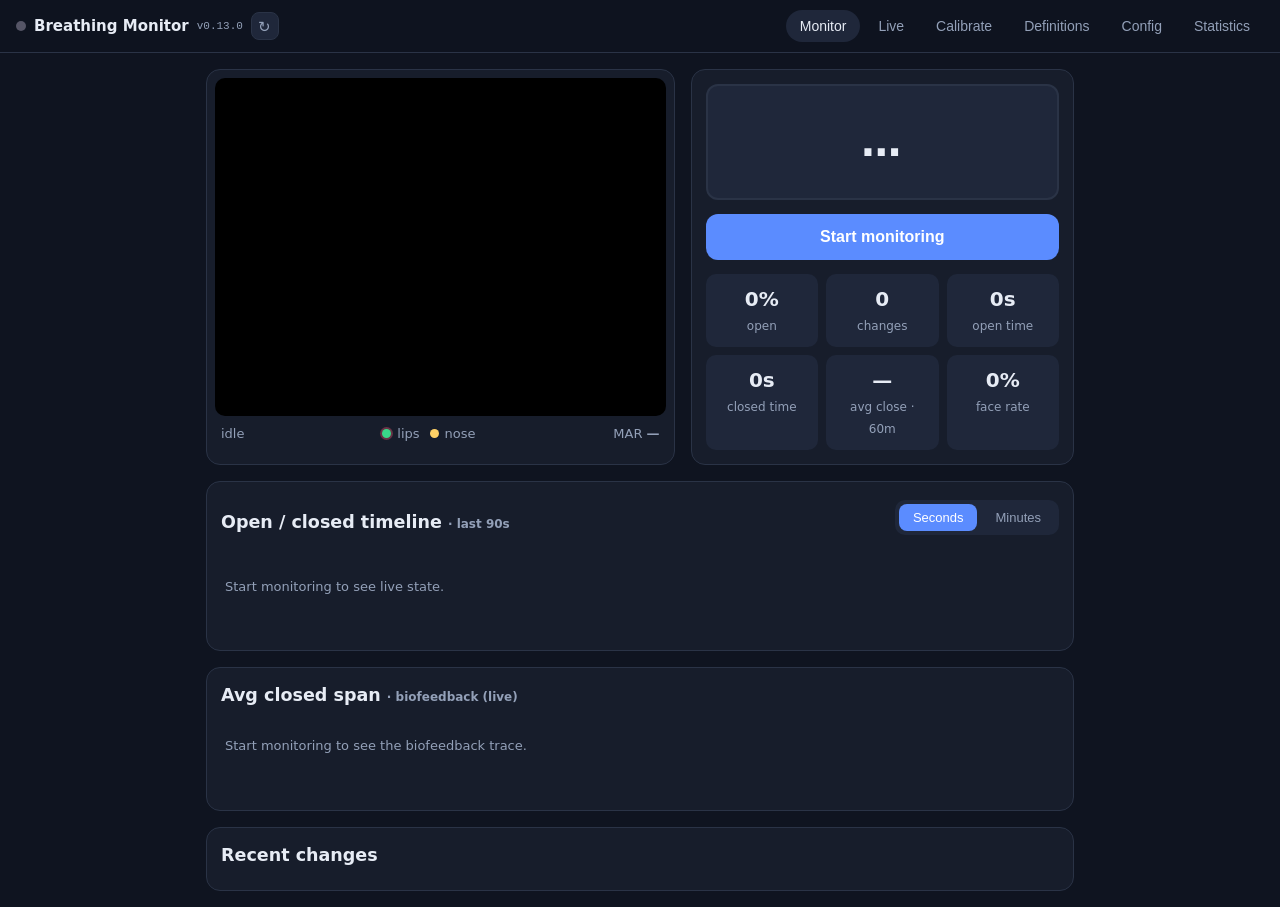
==== web/index.html @ e235c542 "Tunable talking time-hysteresis (t1/t2) and TALKING label 1. Expose the talking detector's time hyst" ====
<!DOCTYPE html>
<html lang="en">
<head>
  <meta charset="UTF-8" />
  <meta name="viewport" content="width=device-width, initial-scale=1, viewport-fit=cover" />
  <meta name="theme-color" content="#0f1420" />
  <title>Breathing Monitor</title>
  <link rel="manifest" href="./manifest.webmanifest" />
  <link rel="icon" href="./icons/icon.svg" type="image/svg+xml" />
  <link rel="apple-touch-icon" href="./icons/icon.svg" />
  <link rel="stylesheet" href="./css/app.css" />
</head>
<body>
  <header class="topbar">
    <div class="brand">
      <span id="status-dot" class="dot"></span>
      <strong>Breathing Monitor</strong>
      <span class="ver" id="app-version"></span>
      <button id="refresh-btn" class="icon-btn" title="Update to latest version" aria-label="Update to latest version">↻</button>
    </div>
    <nav class="tabs">
      <button data-tab-btn="monitor" class="active">Monitor</button>
      <button data-tab-btn="live">Live</button>
      <button data-tab-btn="calibrate">Calibrate</button>
      <button data-tab-btn="definitions">Definitions</button>
      <button data-tab-btn="config">Config</button>
      <button data-tab-btn="stats">Statistics</button>
    </nav>
  </header>

  <main>
    <!-- MONITOR -->
    <section data-tab="monitor" class="panel">
      <div class="monitor-grid">
        <div class="preview-card">
          <canvas id="preview"></canvas>
          <div class="preview-meta">
            <span id="face-status">idle</span>
            <span class="legend">
              <span class="dot-lip"></span>lips
              <span class="dot-nose"></span>nose
            </span>
            <span>MAR <b id="mar-value">—</b></span>
          </div>
        </div>

        <div class="control-card">
          <div id="indicator" data-state="unknown">
            <div id="indicator-label">…</div>
          </div>
          <button id="toggle-btn" class="primary">Start monitoring</button>

          <div class="stat-tiles">
            <div class="tile"><span id="stat-open-pct">0%</span><label>open</label></div>
            <div class="tile"><span id="stat-changes">0</span><label>changes</label></div>
            <div class="tile"><span id="stat-open-s">0s</span><label>open time</label></div>
            <div class="tile"><span id="stat-closed-s">0s</span><label>closed time</label></div>
            <div class="tile"><span id="stat-avg-close">—</span><label>avg close · 60m</label></div>
            <div class="tile"><span id="stat-face-rate">0%</span><label>face rate</label></div>
          </div>
        </div>
      </div>

      <div class="live-card">
        <div class="live-head">
          <h3>Open / closed timeline <span class="muted small">· last <span id="live-window">90s</span></span></h3>
          <div class="seg" id="live-seg" aria-label="Live resolution">
            <button data-live="sec" type="button" class="active">Seconds</button>
            <button data-live="min" type="button">Minutes</button>
          </div>
        </div>
        <div id="live-chart" class="chart"></div>
      </div>

      <div class="live-card">
        <div class="live-head">
          <h3>Avg closed span <span class="muted small">· biofeedback (live)</span></h3>
        </div>
        <div id="bio-chart" class="chart"></div>
      </div>

      <div class="changes-card">
        <h3>Recent changes</h3>
        <ul id="changes-list" class="changes-list"></ul>
      </div>
    </section>

    <!-- LIVE (ambient, distraction-free) -->
    <section data-tab="live" class="panel live-ambient-panel" hidden>
      <div id="ambient" class="ambient" data-state="unknown">
        <div class="ambient-state" id="ambient-state">—</div>
        <div class="ambient-metric">
          <span id="ambient-metric">—</span>
        </div>
        <div class="ambient-hint" id="ambient-hint">Start monitoring on the Monitor tab, then leave this tab open.</div>
      </div>
    </section>

    <!-- CALIBRATE -->
    <section data-tab="calibrate" class="panel" hidden>
      <div class="doc">
        <h2>Calibrate the MAR thresholds</h2>
        <p class="muted">Start monitoring, then open and close your mouth naturally.
           Drag the sliders (or use the capture buttons) so <b>closed</b> sits below
           the close line and <b>open</b> sits above the open line. Changes apply
           live and are saved.</p>

        <div class="cal-live">
          <div class="cal-readout">
            <span id="cal-mar">—</span><label>current MAR</label>
          </div>
          <div class="cal-readout">
            <span id="cal-state">—</span><label>state</label>
          </div>
        </div>

        <div class="cal-meter" aria-hidden="true">
          <div class="cal-fill" id="cal-fill"></div>
          <div class="cal-mark cal-mark-close" id="cal-mark-close"><span>close</span></div>
          <div class="cal-mark cal-mark-open" id="cal-mark-open"><span>open</span></div>
        </div>
        <p id="cal-hint" class="muted small">Start monitoring on the Monitor tab to see live MAR.</p>

        <div class="cal-controls">
          <div class="cal-row">
            <label for="cal-open">Open threshold: <b id="cal-open-val">0.35</b></label>
            <input id="cal-open" type="range" min="0" max="1" step="0.01" value="0.35" />
            <button id="cal-set-open" class="ghost" type="button">Set from current MAR</button>
          </div>
          <div class="cal-row">
            <label for="cal-close">Close threshold: <b id="cal-close-val">0.28</b></label>
            <input id="cal-close" type="range" min="0" max="1" step="0.01" value="0.28" />
            <button id="cal-set-close" class="ghost" type="button">Set from current MAR</button>
          </div>
          <p class="muted small">The close threshold is kept at or below the open
             threshold (hysteresis) to prevent flicker.</p>
        </div>

        <hr class="sep" />

        <h2>Nose breathing <span class="tag-exp">experimental</span></h2>
        <p class="muted">Nostril ratio <b>NAR = nostril width ÷ nose length</b>.
           With your <b>mouth closed</b>, breathe through your nose and watch the
           bar: if nostril flare is detectable, it should oscillate with each
           breath. The motion is small and noisy, so this may or may not resolve a
           usable signal for your face/camera — this bar lets you check.</p>

        <div class="cal-live">
          <div class="cal-readout"><span id="nar-value">—</span><label>current NAR</label></div>
          <div class="cal-readout"><span id="nar-amp">—</span><label>recent range</label></div>
        </div>
        <div class="cal-meter"><div class="cal-fill nar-fill" id="nar-fill"></div></div>
        <p class="muted small">The bar auto-scales to the recent min/max (~24 s),
           so even tiny changes are amplified. A rising “recent range” with a
           bar that pulses in time with your breathing is the signal you’re
           looking for; a bar that only jerks when you move your head is not.</p>

        <hr class="sep" />

        <h2>Talking detection <span class="tag-exp">experimental</span></h2>
        <p class="muted">Ignores frames while you're <b>talking</b> (rapid mouth
           movement) so speech isn't counted as breathing. Vision-only — it can
           occasionally react to chewing/laughing. Talk normally and watch the
           state flip to TALKING; adjust sensitivity so speech is caught but
           breathing isn't.</p>

        <div class="cal-live">
          <div class="cal-readout"><span id="talk-score">—</span><label>talk score (cross/s)</label></div>
          <div class="cal-readout"><span id="talk-state">—</span><label>state</label></div>
        </div>

        <div class="cal-controls">
          <label class="row"><input id="talk-enabled" type="checkbox" /> Enable talking detection</label>
          <div class="cal-row">
            <label for="talk-sens">Sensitivity: <b id="talk-sens-val">0.50</b></label>
            <input id="talk-sens" type="range" min="0" max="1" step="0.05" value="0.5" />
          </div>
          <label>Enter-talking delay t1 (s) — how long it must look like talking
            <input id="talk-onset" type="number" min="0" step="0.05" />
          </label>
          <label>Exit-talking delay t2 (s) — how long after talking stops
            <input id="talk-hold" type="number" min="0" step="0.05" />
          </label>
        </div>
      </div>
    </section>

    <!-- DEFINITIONS -->
    <section data-tab="definitions" class="panel" hidden>
      <div class="doc">
        <h2>What this measures</h2>
        <p>The app watches your webcam, finds your face with the MediaPipe
           <em>FaceLandmarker</em> model (478 landmarks), and computes the
           <strong>Mouth Aspect Ratio (MAR)</strong> — the vertical lip opening
           divided by the mouth width — to decide whether your lips are
           <strong>open</strong> or <strong>closed</strong>. Everything runs on
           your device; only small metadata is uploaded.</p>

        <h3>Key terms</h3>
        <dl>
          <dt>MAR (Mouth Aspect Ratio)</dt>
          <dd>Mean inner-lip vertical opening ÷ inner mouth width. Higher = more open.</dd>
          <dt>Open / Close threshold (hysteresis)</dt>
          <dd>Two separate MAR levels. Once open, the mouth must fall below the
              lower <em>close</em> threshold to flip back — this stops flicker.</dd>
          <dt>Minimum duration</dt>
          <dd>A change must hold this long before it's confirmed, so brief
              flickers (a swallow, one noisy frame) don't count.</dd>
          <dt>Face rate</dt>
          <dd>Fraction of sampled frames where a usable face was found.</dd>
          <dt>% open</dt>
          <dd>Share of measured time your mouth was open — the headline metric
              tracked across days.</dd>
        </dl>

        <h3>How it maps to the pipeline</h3>
        <p>Capture → foundation model (landmarks) → MAR → smoothing → stats →
           central store. The capture + model live in one swappable
           <code>FaceSensor</code> module; the math is ported directly from the
           desktop app's pure-logic core.</p>
      </div>
    </section>

    <!-- CONFIG -->
    <section data-tab="config" class="panel" hidden>
      <form id="config-form" class="doc form">
        <h2>Configuration</h2>

        <fieldset>
          <legend>Capture</legend>
          <label>Sample interval (ms)
            <input name="intervalMs" type="number" min="50" step="10" />
          </label>
          <label>Camera
            <select name="facingMode">
              <option value="user">Front (facing you)</option>
              <option value="environment">Rear</option>
            </select>
          </label>
        </fieldset>

        <fieldset>
          <legend>Detection thresholds</legend>
          <label>Open threshold (MAR)
            <input name="openThreshold" type="number" step="0.01" />
          </label>
          <label>Close threshold (MAR)
            <input name="closeThreshold" type="number" step="0.01" />
          </label>
          <label>Min open seconds
            <input name="minOpenSeconds" type="number" step="0.05" />
          </label>
          <label>Min closed seconds
            <input name="minClosedSeconds" type="number" step="0.05" />
          </label>
          <label>Min face confidence
            <input name="minFaceConfidence" type="number" step="0.05" min="0" max="1" />
          </label>
          <label>Min face area ratio
            <input name="minFaceAreaRatio" type="number" step="0.01" min="0" max="1" />
          </label>
        </fieldset>

        <fieldset>
          <legend>Notifications</legend>
          <label class="row"><input name="notifEnabled" type="checkbox" /> Enable notifications</label>
          <label>Mouth-open alert after (seconds, 0 = off)
            <input name="mouthOpenAlertSeconds" type="number" step="1" min="0" />
          </label>
          <label>Breathing reminder every (minutes, 0 = off)
            <input name="breathingReminderMinutes" type="number" step="1" min="0" />
          </label>
        </fieldset>

        <fieldset>
          <legend>Storage</legend>
          <p class="muted small">Metadata is always saved <b>on this device</b>
             (IndexedDB) and the Statistics tab reads it from there — no server
             required. Optionally also send it to a backend for cross-device
             stats by filling in an API base below.</p>
          <label class="row"><input name="uploadEnabled" type="checkbox" /> Also upload to a backend (optional)</label>
          <label>API base URL (blank = on-device only)
            <input name="apiBase" type="text" placeholder="https://your-server.example.com" />
          </label>
          <label>Record interval (seconds)
            <input name="rollupSeconds" type="number" step="5" min="5" />
          </label>
        </fieldset>

        <div class="form-actions">
          <button type="submit" class="primary">Save settings</button>
          <button type="button" id="config-reset" class="ghost">Reset defaults</button>
        </div>
      </form>
    </section>

    <!-- STATISTICS -->
    <section data-tab="stats" class="panel" hidden>
      <div class="doc">
        <div class="stats-head">
          <h2>Statistics across days</h2>
          <button id="stats-refresh" class="ghost">Refresh</button>
        </div>
        <p class="muted small">Recorded per hour on this device; the selector
           below only rolls those hours up for display.</p>
        <p id="stats-status" class="muted">—</p>

        <div class="seg" id="res-seg" aria-label="Graph resolution">
          <button data-res="hour" type="button">Hour</button>
          <button data-res="day" type="button">Day</button>
          <button data-res="week" type="button">Week</button>
          <button data-res="month" type="button">Month</button>
        </div>

        <div class="stat-tiles">
          <div class="tile"><span id="agg-days">0</span><label>days</label></div>
          <div class="tile"><span id="agg-sessions">0</span><label>sessions</label></div>
          <div class="tile"><span id="agg-open-pct">0%</span><label>avg open</label></div>
          <div class="tile"><span id="agg-open-hours">0h</span><label>open total</label></div>
        </div>

        <h3>% mouth-open over time</h3>
        <div id="chart-open" class="chart"></div>

        <h3>Max continuous closed duration over time</h3>
        <div id="chart-closed" class="chart"></div>

        <h3>% mouth-open per period</h3>
        <div id="daily-bars" class="daily-bars"></div>
      </div>
    </section>
  </main>

  <div id="toasts" class="toasts"></div>
  <script type="module" src="./js/app.js"></script>
</body>
</html>
---- web/css/app.css ----
:root {
  --bg: #0f1420;
  --panel: #171d2b;
  --panel-2: #1f273a;
  --text: #e7ecf5;
  --muted: #93a0b8;
  --accent: #5b8cff;
  --open: #ff5c7a;
  --closed: #39d98a;
  --border: #2a3346;
  --radius: 14px;
}

* { box-sizing: border-box; }
html, body { margin: 0; }
body {
  background: var(--bg);
  color: var(--text);
  font: 15px/1.5 system-ui, -apple-system, Segoe UI, Roboto, sans-serif;
  -webkit-font-smoothing: antialiased;
  padding-bottom: env(safe-area-inset-bottom);
}

/* Topbar + tabs */
.topbar {
  position: sticky; top: 0; z-index: 5;
  display: flex; align-items: center; justify-content: space-between;
  gap: 12px; flex-wrap: wrap;
  padding: 10px 16px; background: rgba(15,20,32,.92);
  backdrop-filter: blur(8px); border-bottom: 1px solid var(--border);
}
.brand { display: flex; align-items: center; gap: 8px; }
.ver { color: var(--muted); font-size: 11px; font-family: ui-monospace, monospace; }
.icon-btn { background: var(--panel-2); color: var(--muted); border: 1px solid var(--border); border-radius: 8px; width: 28px; height: 28px; cursor: pointer; font-size: 15px; line-height: 1; }
.icon-btn:active { transform: rotate(180deg); transition: transform .3s; }
.dot { width: 10px; height: 10px; border-radius: 50%; background: #556; transition: background .2s; }
.dot.live { background: var(--closed); box-shadow: 0 0 10px var(--closed); }
.tabs { display: flex; gap: 4px; flex-wrap: wrap; }
.tabs button {
  background: transparent; color: var(--muted); border: 0;
  padding: 8px 14px; border-radius: 999px; cursor: pointer; font-size: 14px;
}
.tabs button.active { background: var(--panel-2); color: var(--text); }

main { max-width: 900px; margin: 0 auto; padding: 16px; }
.panel { animation: fade .2s ease; }
@keyframes fade { from { opacity: 0; transform: translateY(4px); } to { opacity: 1; } }

/* Monitor */
.monitor-grid { display: grid; grid-template-columns: 1fr; gap: 16px; }
@media (min-width: 720px) { .monitor-grid { grid-template-columns: 1.1fr .9fr; } }

.preview-card, .control-card, .changes-card, .doc {
  background: var(--panel); border: 1px solid var(--border);
  border-radius: var(--radius); padding: 14px;
}
.preview-card { padding: 8px; }
#preview {
  width: 100%; display: block; border-radius: 10px; background: #000;
  aspect-ratio: 4 / 3; object-fit: cover;
}
.preview-meta { display: flex; justify-content: space-between; align-items: center; gap: 8px; color: var(--muted); padding: 8px 6px 2px; font-size: 13px; }
.legend { display: inline-flex; align-items: center; gap: 6px; }
.legend .dot-lip, .legend .dot-nose { width: 9px; height: 9px; border-radius: 50%; display: inline-block; }
.legend .dot-lip { background: var(--closed); box-shadow: 0 0 0 2px rgba(255,92,122,.35); }
.legend .dot-nose { background: #ffd166; margin-left: 4px; }

/* Calibrate */
.small { font-size: 12px; }
.cal-live { display: flex; gap: 12px; margin: 12px 0; }
.cal-readout { flex: 1; background: var(--panel-2); border-radius: 10px; padding: 12px; text-align: center; }
.cal-readout span { display: block; font-size: 28px; font-weight: 800; }
.cal-readout label { color: var(--muted); font-size: 12px; }
.cal-meter { position: relative; height: 30px; background: var(--panel-2); border-radius: 8px; margin: 22px 0 8px; overflow: visible; }
.cal-fill { position: absolute; left: 0; top: 0; bottom: 0; width: 0%; background: linear-gradient(90deg, var(--closed), var(--open)); border-radius: 8px 0 0 8px; transition: width .08s linear; }
.cal-mark { position: absolute; top: -6px; bottom: -6px; width: 2px; background: var(--text); left: 0%; }
.cal-mark span { position: absolute; top: -16px; left: 50%; transform: translateX(-50%); font-size: 10px; color: var(--muted); white-space: nowrap; }
.cal-mark-close { background: #8fb3ff; }
.cal-mark-open { background: #ffd166; }
.cal-controls { margin-top: 14px; }
.cal-row { display: grid; grid-template-columns: 1fr auto; align-items: center; gap: 8px 12px; margin: 14px 0; }
.cal-row label { color: var(--muted); }
.cal-row input[type="range"] { grid-column: 1 / -1; width: 100%; accent-color: var(--accent); }
.cal-row button { grid-column: 2; grid-row: 1; }
.nar-fill { background: linear-gradient(90deg, #5b8cff, #39d98a); }
.sep { border: 0; border-top: 1px solid var(--border); margin: 24px 0; }
.tag-exp { font-size: 11px; font-weight: 600; color: #0f1420; background: #ffd166; padding: 2px 8px; border-radius: 999px; vertical-align: middle; }

.control-card { display: flex; flex-direction: column; gap: 14px; align-items: stretch; }
#indicator {
  border-radius: 12px; padding: 26px; text-align: center;
  background: var(--panel-2); border: 2px solid var(--border);
  transition: all .25s;
}
#indicator[data-state="open"] { border-color: var(--open); background: rgba(255,92,122,.12); }
#indicator[data-state="closed"] { border-color: var(--closed); background: rgba(57,217,138,.12); }
#indicator-label { font-size: 40px; font-weight: 800; letter-spacing: 2px; }
#indicator[data-state="open"] #indicator-label { color: var(--open); }
#indicator[data-state="closed"] #indicator-label { color: var(--closed); }

button.primary {
  background: var(--accent); color: #fff; border: 0; padding: 14px;
  border-radius: 12px; font-size: 16px; font-weight: 600; cursor: pointer;
}
button.primary.stop { background: var(--open); }
button.ghost { background: transparent; color: var(--muted); border: 1px solid var(--border); padding: 10px 14px; border-radius: 10px; cursor: pointer; }

.stat-tiles { display: grid; grid-template-columns: repeat(auto-fit, minmax(88px, 1fr)); gap: 8px; }
.tile { background: var(--panel-2); border-radius: 10px; padding: 10px; text-align: center; }
.tile span { display: block; font-size: 20px; font-weight: 700; }
.tile label { color: var(--muted); font-size: 12px; }

/* Ambient (distraction-free) Live tab */
.ambient {
  min-height: calc(100vh - 130px);
  display: flex; flex-direction: column; align-items: center; justify-content: center;
  gap: 22px; border-radius: var(--radius); text-align: center; padding: 24px;
  transition: background .5s ease;
  background: var(--panel-2);
}
/* Strong, saturated background = peripheral attention; text stays soft/low-key. */
.ambient[data-state="closed"] { background: var(--closed); }
.ambient[data-state="open"] { background: var(--open); }
.ambient[data-state="unknown"] { background: #4a5361; }
.ambient-state { font-size: 46px; font-weight: 600; letter-spacing: 3px; color: rgba(255, 255, 255, .5); }
.ambient-metric span { display: block; font-size: 38px; font-weight: 600; color: rgba(255, 255, 255, .5); }
.ambient-hint { color: rgba(255, 255, 255, .5); font-size: 13px; max-width: 280px; }

.live-card { background: var(--panel); border: 1px solid var(--border); border-radius: var(--radius); padding: 14px; margin-top: 16px; }
.live-head { display: flex; align-items: center; justify-content: space-between; gap: 10px; flex-wrap: wrap; margin-bottom: 6px; }
.live-head h3 { margin: 0; }
.chart .c-thr-open { stroke: var(--open); stroke-width: 1; stroke-dasharray: 4 3; opacity: 0.7; }
.chart .c-thr-close { stroke: var(--closed); stroke-width: 1; stroke-dasharray: 4 3; opacity: 0.7; }
.chart .c-thr-lbl { fill: var(--muted); font-size: 9px; }
.changes-card { margin-top: 16px; }
.changes-card h3 { margin: 0 0 8px; }
.changes-list { list-style: none; margin: 0; padding: 0; max-height: 240px; overflow: auto; font-family: ui-monospace, monospace; font-size: 13px; }
.changes-list li { padding: 6px 4px; border-bottom: 1px solid var(--border); color: var(--muted); }

/* Docs / forms */
.doc h2 { margin-top: 4px; }
.doc dt { font-weight: 700; margin-top: 10px; }
.doc dd { margin: 2px 0 0; color: var(--muted); }
.doc code { background: var(--panel-2); padding: 1px 6px; border-radius: 6px; }
.muted { color: var(--muted); }

.form fieldset { border: 1px solid var(--border); border-radius: 12px; margin: 0 0 16px; padding: 12px 14px; }
.form legend { color: var(--accent); padding: 0 6px; font-weight: 600; }
.form label { display: block; margin: 10px 0; color: var(--muted); font-size: 14px; }
.form label.row { display: flex; align-items: center; gap: 8px; }
.form input, .form select {
  display: block; width: 100%; margin-top: 4px; padding: 9px 10px;
  background: var(--panel-2); color: var(--text); border: 1px solid var(--border); border-radius: 8px;
}
.form label.row input { width: auto; margin: 0; }
.form-actions { display: flex; gap: 10px; }

.stats-head { display: flex; align-items: center; justify-content: space-between; }
.seg { display: inline-flex; gap: 4px; background: var(--panel-2); padding: 4px; border-radius: 10px; margin: 4px 0 14px; }
.seg button { background: transparent; color: var(--muted); border: 0; padding: 6px 14px; border-radius: 8px; cursor: pointer; font-size: 13px; }
.seg button.active { background: var(--accent); color: #fff; }
.chart { width: 100%; overflow-x: auto; margin: 8px 0 20px; }
.chart svg { width: 100%; height: auto; display: block; }
.chart .empty { color: var(--muted); font-size: 13px; padding: 20px 4px; }
.chart .c-grid { stroke: var(--border); stroke-width: 1; }
.chart .c-axis { fill: var(--muted); font-size: 10px; font-family: ui-monospace, monospace; }
.chart .c-label { fill: var(--text); font-size: 11px; font-weight: 700; }
.chart .c-cross { stroke: var(--muted); stroke-width: 1; stroke-dasharray: 3 3; }
.chart-tip { position: absolute; pointer-events: none; background: var(--panel-2); border: 1px solid var(--border); color: var(--text); font-size: 12px; padding: 4px 8px; border-radius: 8px; white-space: nowrap; transform: translateY(-100%); z-index: 3; }
.daily-bars { display: flex; flex-direction: column; gap: 6px; margin-top: 10px; }
.bar-row { display: grid; grid-template-columns: 92px 1fr 72px; align-items: center; gap: 10px; font-size: 13px; }
.bar-label { color: var(--muted); font-family: ui-monospace, monospace; }
.bar-track { background: var(--panel-2); border-radius: 999px; height: 14px; overflow: hidden; }
.bar-fill { display: block; height: 100%; background: linear-gradient(90deg, var(--accent), var(--open)); }
.bar-val { text-align: right; color: var(--muted); }

/* Toasts */
.toasts { position: fixed; left: 0; right: 0; bottom: 16px; display: flex; flex-direction: column; align-items: center; gap: 8px; pointer-events: none; z-index: 20; }
.toast { max-width: 90%; background: var(--panel-2); border: 1px solid var(--border); color: var(--text); padding: 10px 16px; border-radius: 10px; opacity: 0; transform: translateY(10px); transition: all .3s; }
.toast.show { opacity: 1; transform: none; }
.toast-warn { border-color: #d9a441; }
.toast-error { border-color: var(--open); }
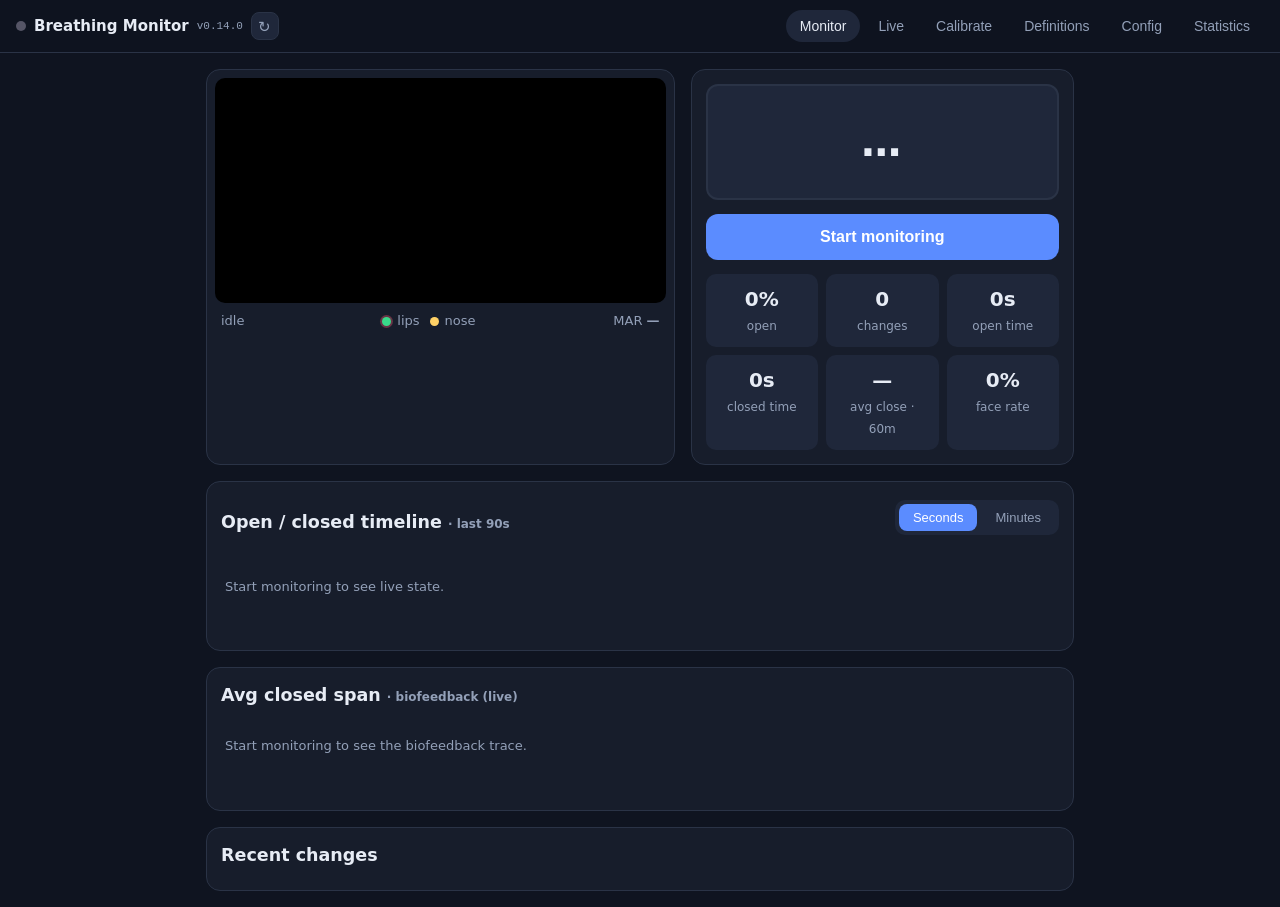
==== commit 1dd3d6a5: "Handle phone rotation: rotate the frame (model + preview) upright If the camera frame arrives sidewa" ====
--- a/web/index.html
+++ b/web/index.html
@@ -237,6 +237,15 @@
               <option value="environment">Rear</option>
             </select>
           </label>
+          <label>Video rotation (if the preview is sideways)
+            <select name="rotation">
+              <option value="auto">Auto (match screen)</option>
+              <option value="0">None</option>
+              <option value="90">90° clockwise</option>
+              <option value="180">180°</option>
+              <option value="270">270° (90° CCW)</option>
+            </select>
+          </label>
         </fieldset>
 
         <fieldset>
--- a/web/css/app.css
+++ b/web/css/app.css
@@ -56,8 +56,8 @@
 }
 .preview-card { padding: 8px; }
 #preview {
-  width: 100%; display: block; border-radius: 10px; background: #000;
-  aspect-ratio: 4 / 3; object-fit: cover;
+  width: 100%; height: auto; display: block; border-radius: 10px; background: #000;
+  max-height: 70vh;
 }
 .preview-meta { display: flex; justify-content: space-between; align-items: center; gap: 8px; color: var(--muted); padding: 8px 6px 2px; font-size: 13px; }
 .legend { display: inline-flex; align-items: center; gap: 6px; }
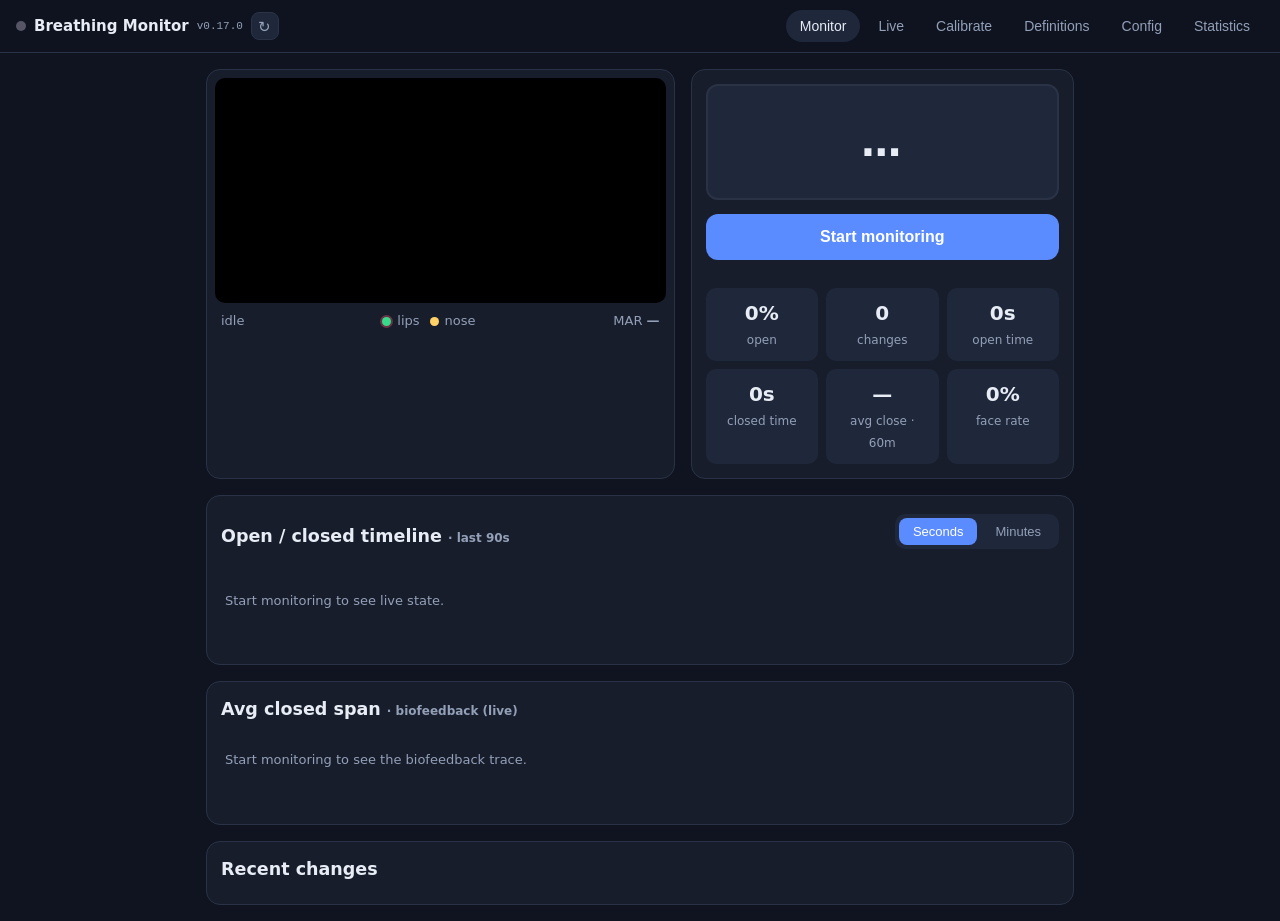
==== commit f31e418f: "Add biofeedback on/off scheduling with baseline sampling + comparison Define "biofeedback" = the use" ====
--- a/web/index.html
+++ b/web/index.html
@@ -49,6 +49,7 @@
             <div id="indicator-label">…</div>
           </div>
           <button id="toggle-btn" class="primary">Start monitoring</button>
+          <div id="bio-mode" class="bio-mode"></div>
 
           <div class="stat-tiles">
             <div class="tile"><span id="stat-open-pct">0%</span><label>open</label></div>
@@ -282,6 +283,21 @@
         </fieldset>
 
         <fieldset>
+          <legend>Biofeedback schedule (baseline sampling)</legend>
+          <p class="muted small">Periodically pause feedback to measure your real
+             habits. During a baseline the Live tab stays green and no alerts
+             fire, but detection + stats keep running. Compared in Statistics →
+             Baselines.</p>
+          <label class="row"><input name="baselineEnabled" type="checkbox" /> Enable baseline sampling</label>
+          <label>Feedback ON minutes
+            <input name="baselineOn" type="number" min="0.5" step="0.5" />
+          </label>
+          <label>Baseline (feedback OFF) minutes
+            <input name="baselineOff" type="number" min="0.5" step="0.5" />
+          </label>
+        </fieldset>
+
+        <fieldset>
           <legend>Storage</legend>
           <p class="muted small">Metadata is always saved <b>on this device</b>
              (IndexedDB) and the Statistics tab reads it from there — no server
@@ -336,6 +352,12 @@
 
         <h3>% mouth-open per period</h3>
         <div id="daily-bars" class="daily-bars"></div>
+
+        <h3>Baselines — does the feedback help?</h3>
+        <p class="muted small">Avg closed-span during each baseline (feedback-off)
+           period vs the feedback-on period just before it. If the feedback is
+           working, the "with feedback" line sits above the baseline line.</p>
+        <div id="chart-baseline" class="chart"></div>
       </div>
     </section>
   </main>
--- a/web/css/app.css
+++ b/web/css/app.css
@@ -167,6 +167,11 @@
 .chart .c-label { fill: var(--text); font-size: 11px; font-weight: 700; }
 .chart .c-cross { stroke: var(--muted); stroke-width: 1; stroke-dasharray: 3 3; }
 .chart-tip { position: absolute; pointer-events: none; background: var(--panel-2); border: 1px solid var(--border); color: var(--text); font-size: 12px; padding: 4px 8px; border-radius: 8px; white-space: nowrap; transform: translateY(-100%); z-index: 3; }
+.chart-legend { display: flex; gap: 14px; flex-wrap: wrap; margin: 2px 0 6px; font-size: 12px; color: var(--muted); }
+.lg-item { display: inline-flex; align-items: center; gap: 6px; }
+.lg-dot { width: 10px; height: 10px; border-radius: 50%; display: inline-block; }
+.bio-mode { font-size: 12px; color: var(--muted); text-align: center; }
+.bio-mode.baseline { color: #ffd166; }
 .daily-bars { display: flex; flex-direction: column; gap: 6px; margin-top: 10px; }
 .bar-row { display: grid; grid-template-columns: 92px 1fr 72px; align-items: center; gap: 10px; font-size: 13px; }
 .bar-label { color: var(--muted); font-family: ui-monospace, monospace; }
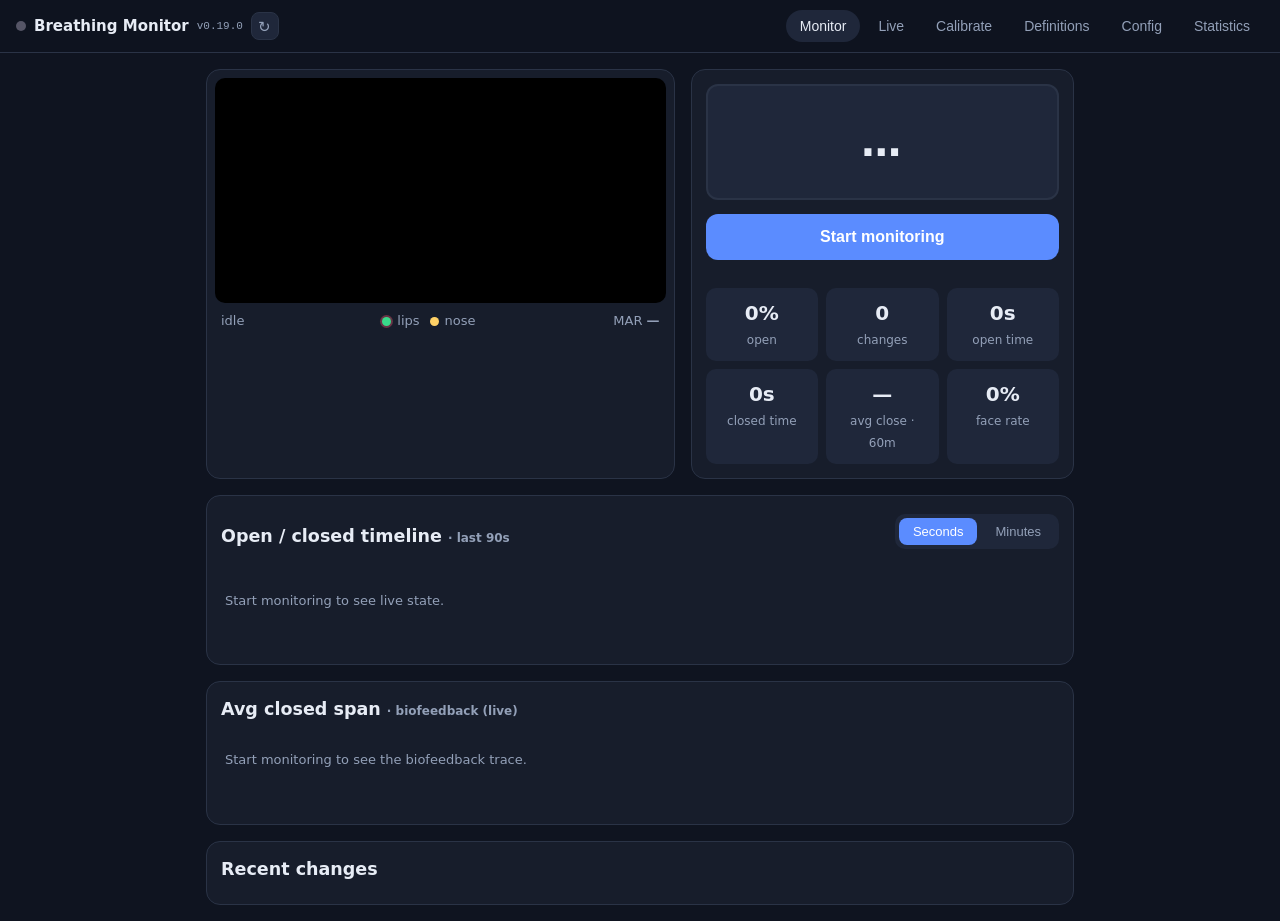
==== commit db828994: "Auto-resume monitoring when the app returns to the foreground Pairs with the background auto-stop: o" ====
--- a/web/index.html
+++ b/web/index.html
@@ -238,6 +238,7 @@
               <option value="environment">Rear</option>
             </select>
           </label>
+          <label class="row"><input name="autoStartStop" type="checkbox" /> Auto stop/resume with app focus (pause in background, resume on return)</label>
           <label>Video rotation (if the preview is sideways)
             <select name="rotation">
               <option value="auto">Auto (match screen)</option>
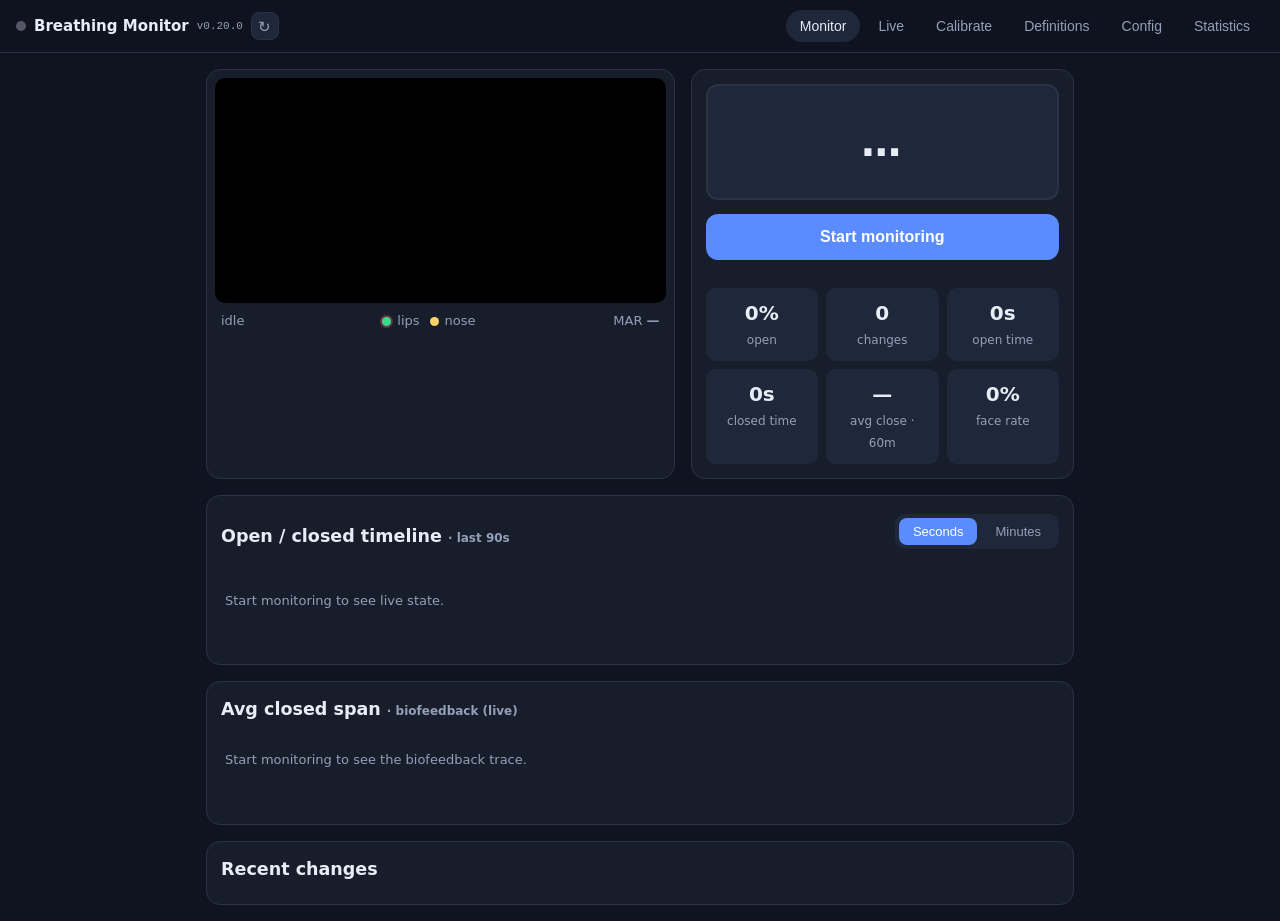
==== commit bd710a86: "Send bio-feedback alerts to another device via ntfy.sh Cross-device popups without a backend: on eac" ====
--- a/web/index.html
+++ b/web/index.html
@@ -281,6 +281,13 @@
           <label>Breathing reminder every (minutes, 0 = off)
             <input name="breathingReminderMinutes" type="number" step="1" min="0" />
           </label>
+          <label>Remote alerts topic (ntfy.sh) — popups on another device
+            <input name="remoteTopic" type="text" placeholder="e.g. breath-a8f3k9 (keep secret)" />
+          </label>
+          <p class="muted small">Pick a hard-to-guess topic, then on your laptop
+             open <b>ntfy.sh/&lt;topic&gt;</b> (or the ntfy app) and allow
+             notifications. Alerts from this phone will pop up there.</p>
+          <button type="button" id="notif-test-remote" class="ghost">Send test remote alert</button>
         </fieldset>
 
         <fieldset>
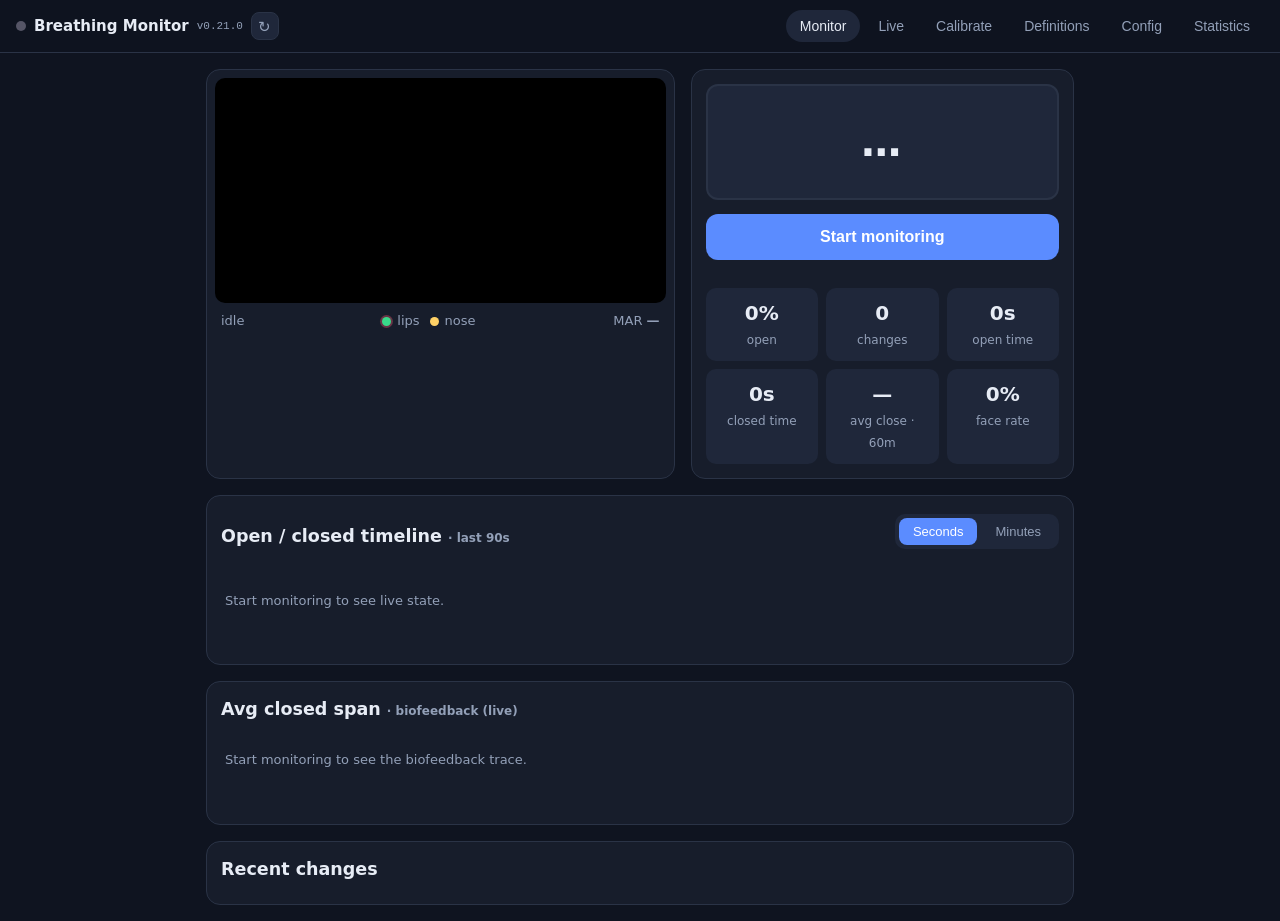
==== commit d9977751: "Add a laptop "alerts receiver" page with an attention-grabbing popup Answers "what runs on the lapto" ====
--- a/web/index.html
+++ b/web/index.html
@@ -284,9 +284,10 @@
           <label>Remote alerts topic (ntfy.sh) — popups on another device
             <input name="remoteTopic" type="text" placeholder="e.g. breath-a8f3k9 (keep secret)" />
           </label>
-          <p class="muted small">Pick a hard-to-guess topic, then on your laptop
-             open <b>ntfy.sh/&lt;topic&gt;</b> (or the ntfy app) and allow
-             notifications. Alerts from this phone will pop up there.</p>
+          <p class="muted small">Pick a hard-to-guess topic. On your laptop, open
+             <a id="recv-link" target="_blank" rel="noopener">the alerts receiver</a>
+             (big flash + beep), or just <b>ntfy.sh/&lt;topic&gt;</b> / the ntfy
+             app for plain notifications.</p>
           <button type="button" id="notif-test-remote" class="ghost">Send test remote alert</button>
         </fieldset>
 
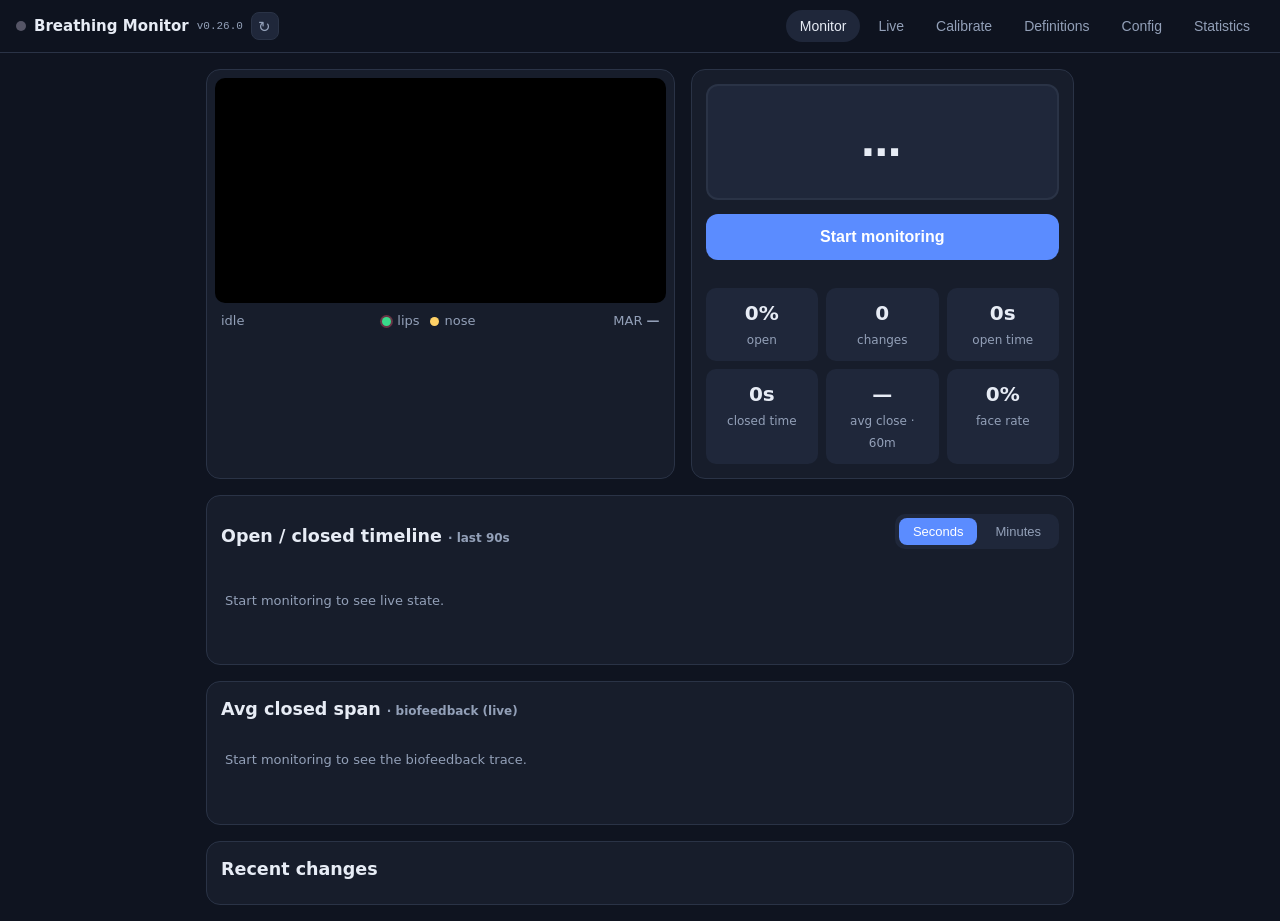
==== commit 7ccfd82a: "Fix talking detection: switch to MASD metric robust at low frame rates The crossing-rate metric unde" ====
--- a/web/index.html
+++ b/web/index.html
@@ -166,7 +166,7 @@
            breathing isn't.</p>
 
         <div class="cal-live">
-          <div class="cal-readout"><span id="talk-score">—</span><label>talk score (cross/s)</label></div>
+          <div class="cal-readout"><span id="talk-score">—</span><label>talk score (mouth motion)</label></div>
           <div class="cal-readout"><span id="talk-state">—</span><label>state</label></div>
         </div>
 
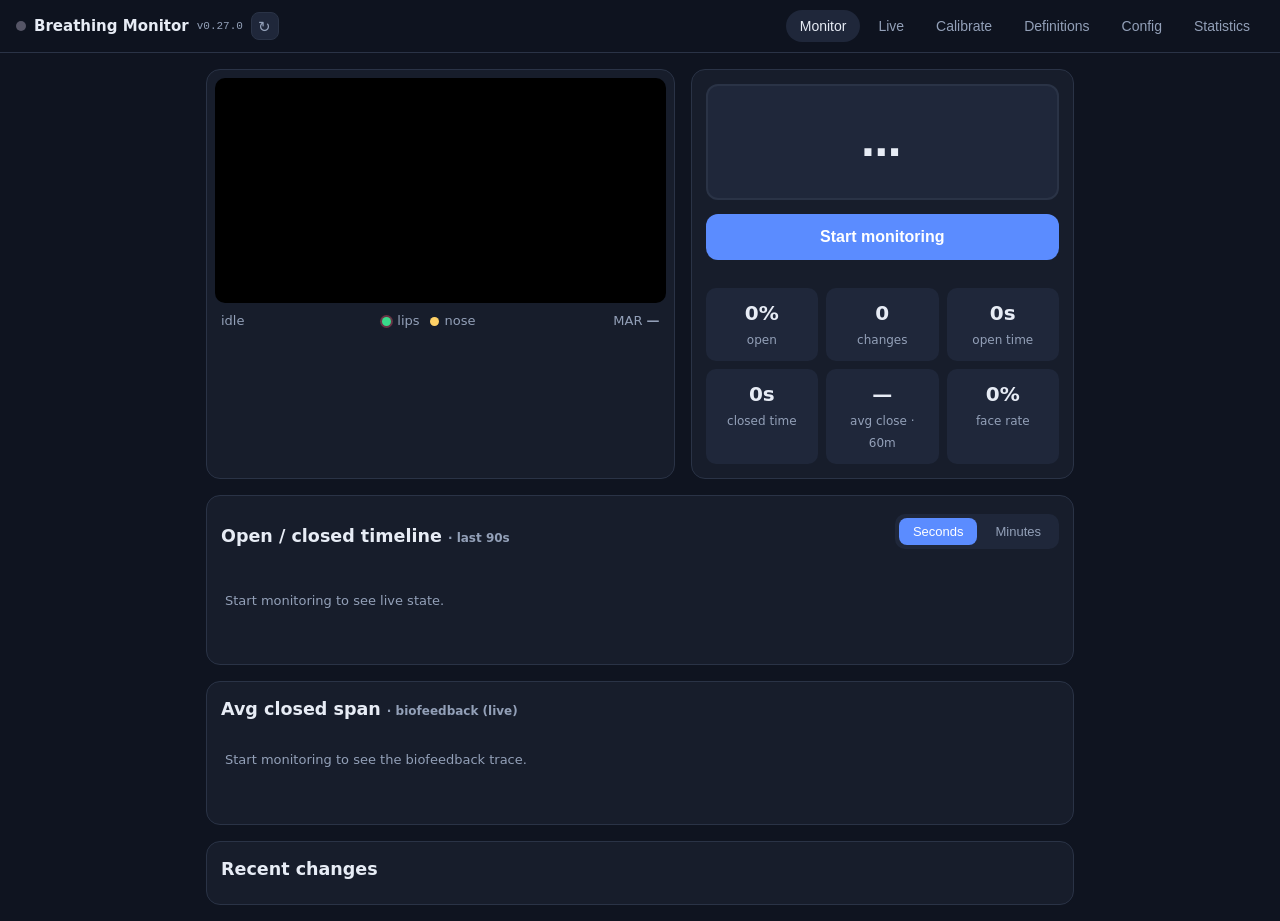
==== commit 99626c18: "Add live facial-tension blendshape meter (Calibrate experiment) Enable MediaPipe FaceLandmarker blen" ====
--- a/web/index.html
+++ b/web/index.html
@@ -183,6 +183,20 @@
             <input id="talk-hold" type="number" min="0" step="0.05" />
           </label>
         </div>
+
+        <hr class="sep" />
+
+        <h2>Facial tension <span class="tag-exp">experimental</span></h2>
+        <p class="muted">A webcam <b>can't measure true muscle tone</b> (that needs
+           EMG). These bars are MediaPipe <b>blendshapes</b> — geometric estimates
+           of facial actions, 0–1. Tense each muscle group and watch which bars
+           move. The signal is the <em>rise above your own relaxed resting
+           level</em>, not the absolute value — so compare against your neutral
+           face. Heads-up: <b>jaw clench barely registers</b> from a camera; watch
+           whether its proxies move for you at all before relying on it.</p>
+        <div id="bs-list" class="bs-list">
+          <p class="muted small" id="bs-empty">Start monitoring on the Monitor tab to see live blendshapes.</p>
+        </div>
       </div>
     </section>
 
--- a/web/css/app.css
+++ b/web/css/app.css
@@ -85,6 +85,17 @@
 .nar-fill { background: linear-gradient(90deg, #5b8cff, #39d98a); }
 .sep { border: 0; border-top: 1px solid var(--border); margin: 24px 0; }
 .tag-exp { font-size: 11px; font-weight: 600; color: #0f1420; background: #ffd166; padding: 2px 8px; border-radius: 999px; vertical-align: middle; }
+
+/* Facial-tension blendshape meter (Calibrate experiment) */
+.bs-list { margin: 12px 0 0; }
+.bs-group { color: var(--accent); font-size: 12px; font-weight: 600; text-transform: uppercase; letter-spacing: .04em; margin: 16px 0 6px; }
+.bs-group .bs-note { color: var(--muted); font-weight: 500; text-transform: none; letter-spacing: 0; }
+.bs-row { display: grid; grid-template-columns: 130px 1fr 48px; align-items: center; gap: 10px; margin: 4px 0; }
+.bs-row > label { color: var(--text); font-size: 13px; margin: 0; }
+.bs-track { position: relative; height: 12px; background: var(--panel-2); border-radius: 6px; overflow: hidden; }
+.bs-fill { position: absolute; left: 0; top: 0; bottom: 0; width: 0%; background: linear-gradient(90deg, #39d98a, #ffd166, var(--open)); transition: width .08s linear; }
+.bs-val { font-family: ui-monospace, monospace; font-size: 12px; color: var(--muted); text-align: right; }
+.bs-row.hot .bs-val { color: var(--open); font-weight: 700; }
 
 .control-card { display: flex; flex-direction: column; gap: 14px; align-items: stretch; }
 #indicator {
